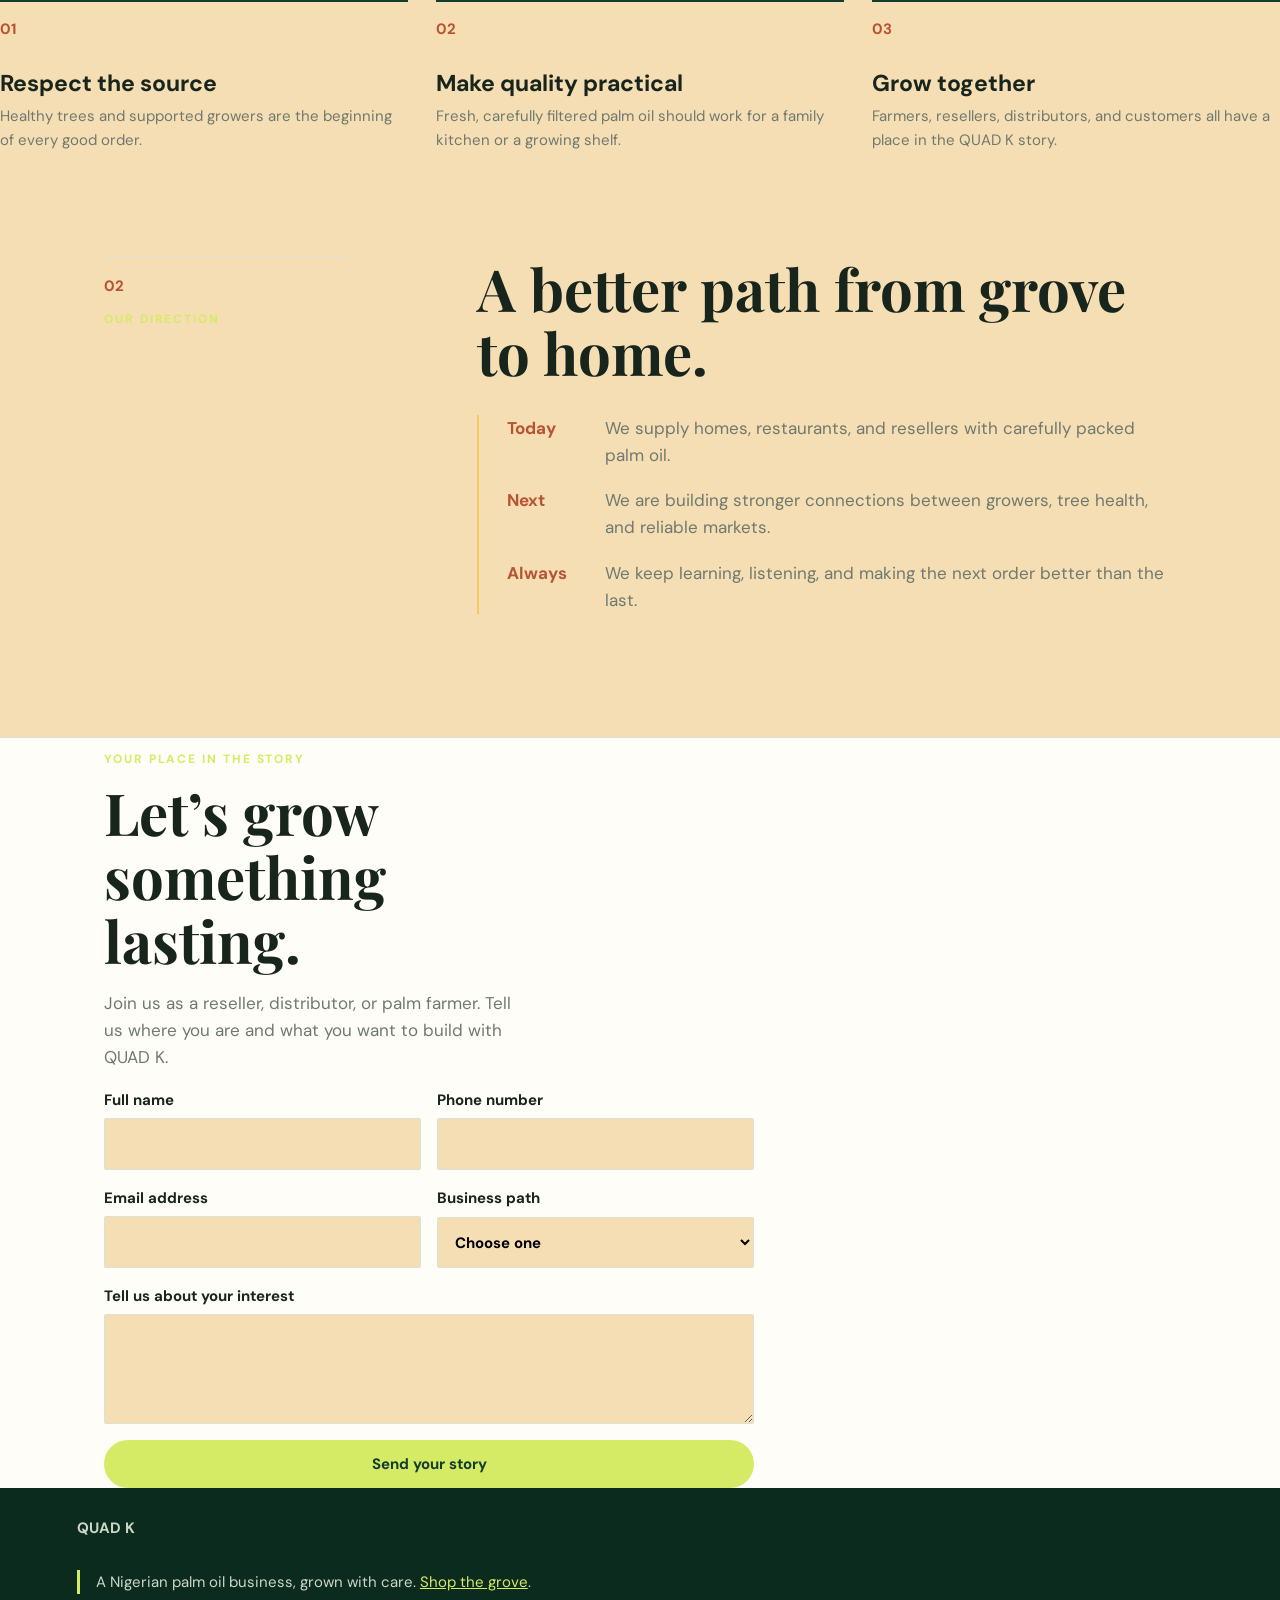
==== join-us.html @ c0249480 "Add files via upload" ====
<!doctype html>
<html lang="en">
<head>
  <meta charset="utf-8">
  <meta name="viewport" content="width=device-width, initial-scale=1">
  <meta name="description" content="The story of QUAD K and ways to grow with our palm oil business.">
  <title>Our story | Join QUAD K</title>
  <link rel="icon" type="image/jpeg" href="img/QKlogo.jpg" sizes="256x256 128x128 32x32">
  <link rel="stylesheet" href="quad-k.css">
  <link rel="stylesheet" href="join-us.css">
</head>
<body>
      <div class="value-list">
        <article><span>01</span><h3>Respect the source</h3><p>Healthy trees and supported growers are the beginning of every good order.</p></article>
        <article><span>02</span><h3>Make quality practical</h3><p>Fresh, carefully filtered palm oil should work for a family kitchen or a growing shelf.</p></article>
        <article><span>03</span><h3>Grow together</h3><p>Farmers, resellers, distributors, and customers all have a place in the QUAD K story.</p></article>
      </div>
    </section>

    <section class="story-section timeline" aria-labelledby="journey-title">
      <div class="section-kicker"><span>02</span><p class="eyebrow">Our direction</p></div>
      <div class="story-copy"><h2 id="journey-title">A better path from grove to home.</h2><div class="milestones"><p><strong>Today</strong><span>We supply homes, restaurants, and resellers with carefully packed palm oil.</span></p><p><strong>Next</strong><span>We are building stronger connections between growers, tree health, and reliable markets.</span></p><p><strong>Always</strong><span>We keep learning, listening, and making the next order better than the last.</span></p></div></div>
    </section>

    <section class="application story-application" id="application" aria-labelledby="application-title">
      <div class="application-intro"><p class="eyebrow">Your place in the story</p><h2 id="application-title">Let’s grow something lasting.</h2><p>Join us as a reseller, distributor, or palm farmer. Tell us where you are and what you want to build with QUAD K.</p></div>
      <form class="form" id="join-form">
        <label>Full name<input name="name" required></label>
        <label>Phone number<input name="phone" type="tel" required></label>
        <label>Email address<input name="email" type="email" required></label>
        <label>Business path<select name="path" required><option value="">Choose one</option><option>Reseller</option><option>Distributor</option><option>Palm farmer</option></select></label>
        <label class="full">Tell us about your interest<textarea name="message" required></textarea></label>
        <button class="primary-button" type="submit">Send your story</button>
        <p class="form-message" role="status">Thank you. WhatsApp is opening so the QUAD K team can continue the conversation.</p>
      </form>
    </section>
  </main>

  <footer><strong>QUAD K</strong><div class="payment-note">A Nigerian palm oil business, grown with care. <a href="QUAD K.HTML">Shop the grove</a>.</div></footer>
  <script>
    document.querySelector('#join-form').addEventListener('submit', (event) => {
      event.preventDefault();
      const data = new FormData(event.target);
      const message = `Hello QUAD K, I want to join the business. Name: ${data.get('name')}. Phone: ${data.get('phone')}. Email: ${data.get('email')}. Path: ${data.get('path')}. Interest: ${data.get('message')}`;
      window.open(`https://wa.me/2348136446489?text=${encodeURIComponent(message)}`, '_blank', 'noopener');
      event.target.querySelector('.form-message').style.display = 'block';
    });
  </script>
</body>
</html>
---- quad-k.css ----
@import url('https://fonts.googleapis.com/css2?family=DM+Sans:wght@400;500;700&family=Playfair+Display:wght@600;700&display=swap');

:root {
  --forest: #123c2b;
  --leaf: green;
  --lime: #d5eb65;
  --cream: wheat;
  --ink: #18251d;
  --muted: #6f796f;
  --line: #dbe2d5;
  --white: #fffdf8;
  --shadow: 0 22px 60px rgba(18, 60, 43, .12);
}

* { box-sizing: border-box; }
html { scroll-behavior: smooth; }
body {
  margin: 0;
  color: var(--ink);
  background: var(--cream);
  font: 15px/1.6 'DM Sans', sans-serif;
}
button, input, select, textarea { font: inherit; }
button { cursor: pointer; }
.site-header {
  align-items: center; background: var(--forest); color: white; display: flex;
  justify-content: space-between; padding: 18px clamp(20px, 6vw, 84px); position: sticky; top: 0; z-index: 5;
}
.brand { color: var(--lime); font-size: 22px; font-weight: 700; letter-spacing: .08em; text-decoration: none; }
nav { display: flex; gap: 28px; }
nav a { color: #e8f1dd; text-decoration: none; }
nav a:hover { color: var(--lime); }
.cart-button, .primary-button, .secondary-button, .chat-button {
  border: 0; border-radius: 999px; font-weight: 700; padding: 12px 19px;
}
.header-actions { align-items: center; display: flex; gap: 10px; }
.chat-button { border: 1px solid rgba(255,255,255,.45); color: white; text-decoration: none; }
.chat-button:hover { border-color: var(--lime); color: var(--lime); }
.cart-button { background: var(--lime); color: var(--forest); }
.cart-count { background: var(--forest); border-radius: 50%; color: white; display: inline-grid; height: 21px; margin-left: 5px; place-items: center; width: 21px; }
.hero { background: linear-gradient(110deg, rgba(18,60,43,.98) 15%, rgba(18,60,43,.5)), url('img/ai-palm-fruit.svg') center/cover; color: white; min-height: 570px; overflow: hidden; padding: clamp(80px, 12vw, 150px) clamp(20px, 8vw, 120px); position: relative; }
.eyebrow { color: var(--lime); font-size: 12px; font-weight: 700; letter-spacing: .16em; text-transform: uppercase; }
h1, h2, h3 { line-height: 1.1; margin: 0 0 16px; }
h1, h2 { font-family: 'Playfair Display', Georgia, serif; }
h1 { font-size: clamp(48px, 8vw, 86px); max-width: 720px; }
h2 { font-size: clamp(34px, 5vw, 54px); }
.hero p { color: #e2ebde; font-size: 18px; max-width: 560px; }
.hero-oil-drop { bottom: 52px; margin: 0; position: absolute; right: clamp(24px, 9vw, 130px); transform: rotate(4deg); width: clamp(190px, 22vw, 300px); }
.hero-oil-drop img { border: 9px solid rgba(255,253,248,.9); box-shadow: var(--shadow); display: block; height: 300px; object-fit: cover; width: 100%; }
.hero-oil-drop figcaption { background: var(--lime); color: var(--forest); font-size: 12px; font-weight: 700; padding: 8px 12px; }
.primary-button { background: var(--lime); color: var(--forest); }
.secondary-button { background: transparent; border: 1px solid rgba(255,255,255,.45); color: white; margin-left: 8px; }
.section { margin: 0 auto; max-width: 1240px; padding: 95px 24px; }
.section-heading { align-items: end; display: flex; justify-content: space-between; gap: 30px; margin-bottom: 32px; }
.section-heading p { color: var(--muted); margin: 0; max-width: 430px; }
.products { display: grid; gap: 20px; grid-template-columns: repeat(3, 1fr); }
.product-card { background: var(--white); border: 1px solid var(--line); padding: 16px; }
.product-image { background: #dfe9b9; height: 230px; overflow: hidden; }
.product-image img { height: 100%; object-fit: cover; width: 100%; }
.product-card h3 { font-size: 20px; margin: 22px 0 4px; }
.product-card p { color: var(--muted); margin: 0 0 15px; }
.product-footer { align-items: center; display: flex; justify-content: space-between; }
.price { font-size: 20px; font-weight: 700; }
.add-button { background: var(--forest); border: 0; border-radius: 50%; color: white; font-size: 22px; height: 42px; width: 42px; }
.feature-band { background: var(--forest); color: white; }
.feature-grid { align-items: center; display: grid; gap: 70px; grid-template-columns: 1fr 1fr; }
.scanner { background: #f9f7ef; color: var(--ink); padding: 28px; }
.upload-zone { border: 2px dashed #a9bca0; padding: 36px 20px; text-align: center; }
.upload-zone strong { display: block; font-size: 18px; }
.upload-zone input { margin-top: 16px; max-width: 100%; }
.scan-result { background: #eaf4cd; color: var(--forest); display: none; margin-top: 15px; padding: 14px; }
.application { background: var(--white); border-top: 1px solid var(--line); }
.form { display: grid; gap: 16px; grid-template-columns: 1fr 1fr; max-width: 780px; }
.form label { display: grid; gap: 6px; font-weight: 700; }
.form label.full, .form button { grid-column: 1 / -1; }
.form input, .form select, .form textarea { background: var(--cream); border: 1px solid var(--line); border-radius: 2px; padding: 13px; width: 100%; }
.form textarea { min-height: 110px; resize: vertical; }
.form-message { color: var(--leaf); display: none; font-weight: 700; grid-column: 1 / -1; }
footer { background: #0c2b1f; color: #cbd7c6; padding: 28px clamp(20px, 6vw, 84px); }
.payment-note { border-left: 3px solid var(--lime); margin-top: 30px; max-width: 520px; padding-left: 16px; }
.payment-note strong { color: var(--lime); }
.payment-note a { color: var(--lime); }
.copy-button { background: transparent; border: 1px solid #91a989; color: white; margin-left: 7px; padding: 4px 9px; }
.toast { background: var(--ink); bottom: 24px; color: white; display: none; left: 50%; padding: 13px 18px; position: fixed; transform: translateX(-50%); z-index: 10; }
@media (max-width: 760px) { nav { display: none; } .hero { min-height: 720px; } .hero-oil-drop { bottom: 28px; left: 24px; right: auto; width: 190px; } .hero-oil-drop img { height: 190px; } .products, .feature-grid, .form { grid-template-columns: 1fr; } .section-heading { display: block; } .section-heading p { margin-top: 12px; } .secondary-button { margin: 12px 0 0; } .chat-button { font-size: 0; padding: 12px; } .chat-button::before { content: 'Chat'; font-size: 15px; } }
---- join-us.css ----
:root {
  --story-sage: #dfe8c3;
  --story-rust: #b65332;
  --story-yellow: #f4c95d;
}

.story-hero {
  align-items: center;
  background: var(--forest);
  color: white;
  display: grid;
  gap: 8vw;
  grid-template-columns: minmax(0, 1fr) minmax(260px, 420px);
  min-height: 590px;
  overflow: hidden;
  padding: clamp(70px, 10vw, 130px) clamp(24px, 9vw, 130px);
  position: relative;
}
.story-hero::after { background: var(--story-rust); border-radius: 50%; content: ''; height: 340px; opacity: .85; position: absolute; right: -130px; top: -150px; width: 340px; }
.story-hero-copy { max-width: 720px; position: relative; z-index: 1; }
.story-hero h1 { font-size: clamp(48px, 7vw, 82px); max-width: 750px; }
.story-hero p:not(.eyebrow) { color: #dee1eb91; font-size: 18px; margin: 24px 0 30px; max-width: 560px; }
.story-image { margin: 0; position: relative; transform: rotate(3deg); z-index: 1; }
.story-image img { background: var(--story-sage); display: block; height: 390px; object-fit: cover; padding: 24px; width: 100%; }
.story-image figcaption { background: var(--lime); color: var(--forest); font-weight: 700; padding: 10px 14px; }
.story-section { display: grid; gap: clamp(40px, 10vw, 150px); grid-template-columns: minmax(120px, .35fr) 1fr; margin: 0 auto; max-width: 1120px; padding: 105px 24px; }
.section-kicker { border-top: 1px solid var(--line); padding-top: 16px; }
.section-kicker span, .value-list span { color: var(--story-rust); font-weight: 700; }
.story-copy { max-width: 720px; }
.story-copy h2, .values h2, .application-intro h2 { font-size: clamp(35px, 5vw, 58px); }
.story-copy p { color: var(--muted); font-size: 17px; margin: 0 0 18px; }
.values { background: var(--story-sage); max-width: none; padding-left: max(24px, calc((100vw - 1072px) / 2)); padding-right: max(24px, calc((100vw - 1072px) / 2)); }
.value-list { display: grid; gap: 28px; grid-template-columns: repeat(3, 1fr); }
.value-list article { border-top: 2px solid var(--forest); padding-top: 15px; }
.value-list h3 { font-size: 23px; margin: 30px 0 8px; }
.value-list p { color: var(--muted); margin: 0; }
.milestones { border-left: 2px solid var(--story-yellow); margin-top: 30px; padding-left: 28px; }
.milestones p { display: grid; gap: 8px; grid-template-columns: 90px 1fr; }
.milestones strong { color: var(--story-rust); }
.story-application { background: var(--white); border-top: 1px solid var(--line); gap: 60px; grid-template-columns: .8fr 1.2fr; max-width: none; padding-left: max(24px, calc((100vw - 1072px) / 2)); padding-right: max(24px, calc((100vw - 1072px) / 2)); }
.application-intro { max-width: 430px; }
.application-intro p:last-child { color: var(--muted); font-size: 17px; }
.story-application .form { max-width: 650px; }
footer a { color: var(--lime); }
@media (max-width: 760px) { .story-hero { grid-template-columns: 1fr; min-height: auto; padding-bottom: 70px; } .story-image { max-width: 330px; } .story-image img { height: 280px; } .story-section, .story-application { grid-template-columns: 1fr; padding-bottom: 75px; padding-top: 75px; } .value-list { grid-template-columns: 1fr; } .milestones p { grid-template-columns: 1fr; gap: 0; } }
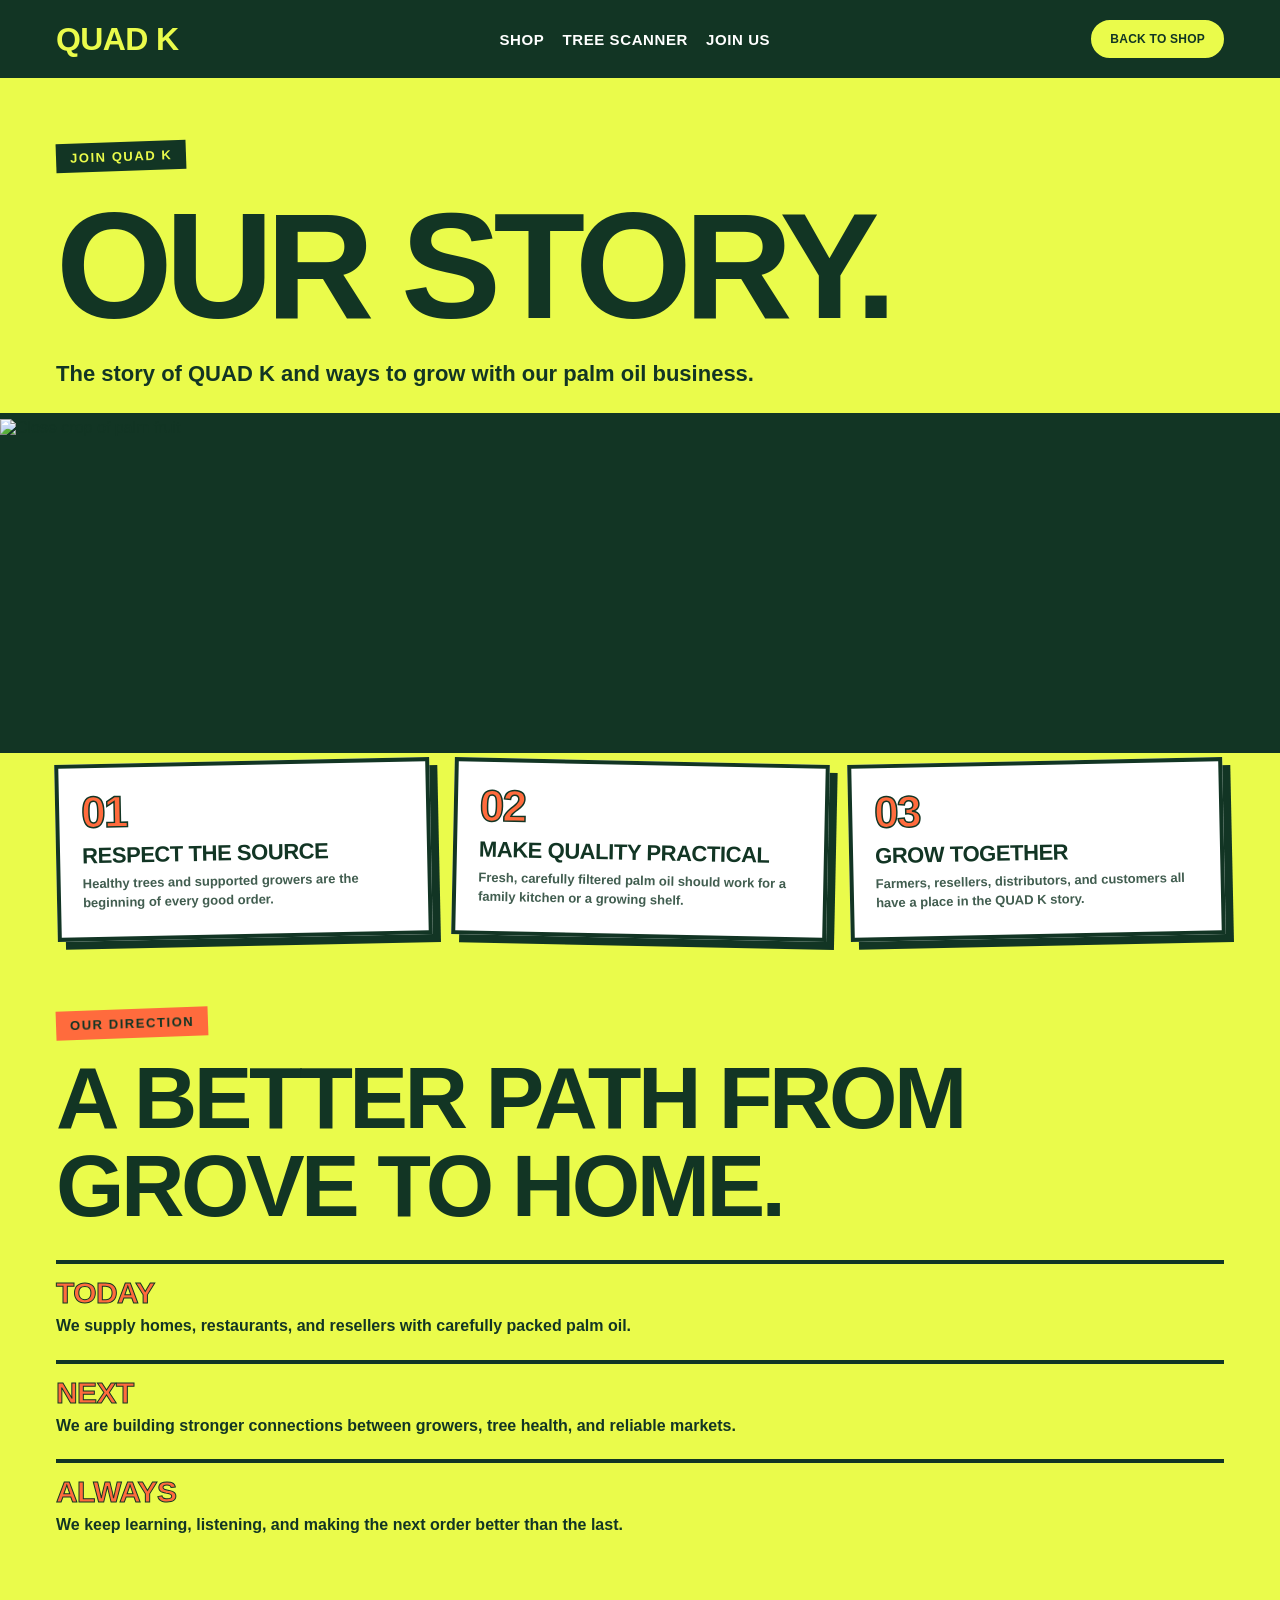
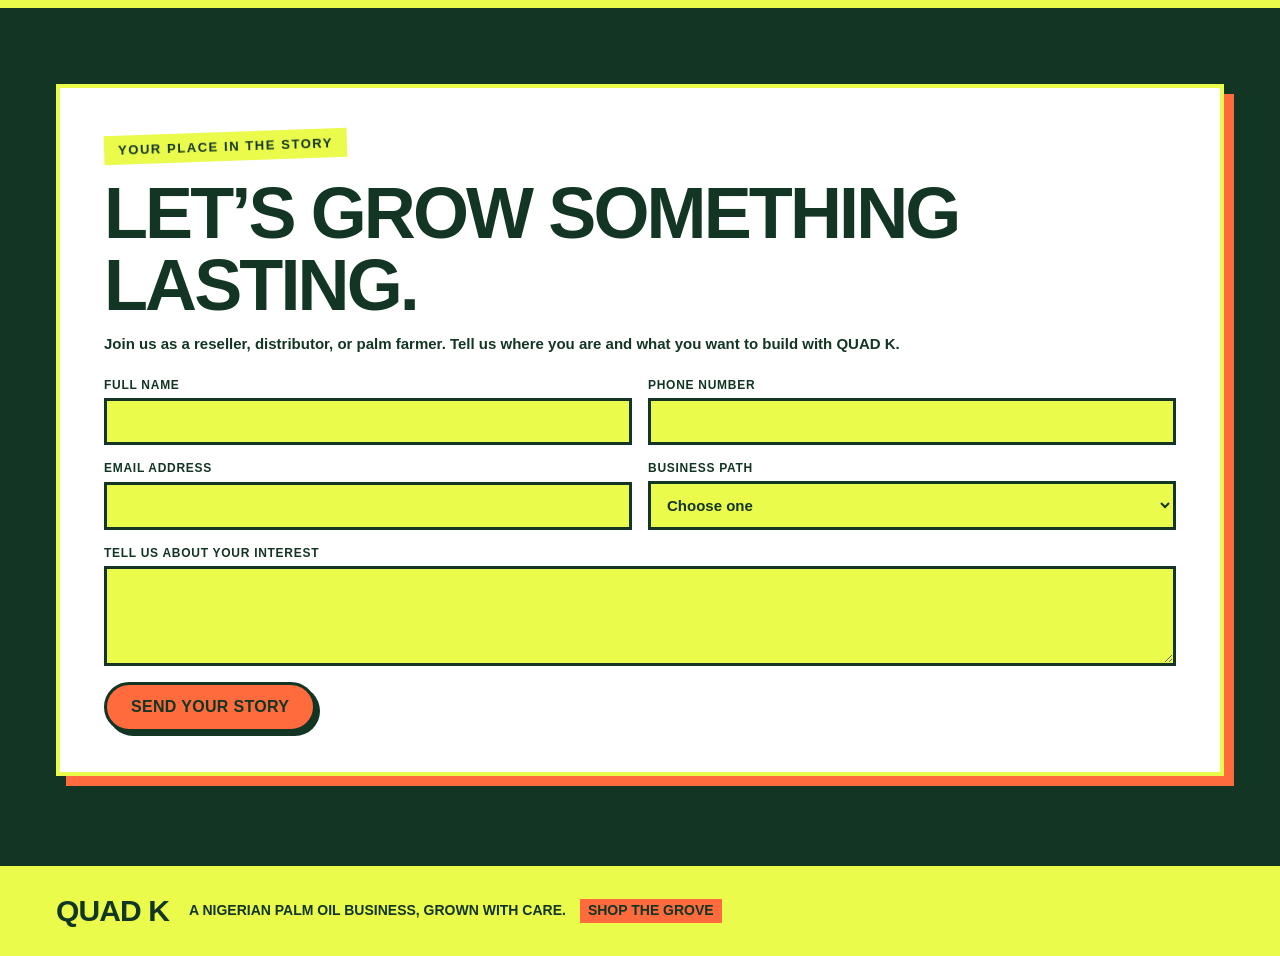
==== commit 42f11318: "Apply Market Stall visual design and fix page navigation Co-authored-by: base44-builder[bot] <245833" ====
--- a/join-us.html
+++ b/join-us.html
@@ -1,50 +1,70 @@
-<!doctype html>
-<html lang="en">
-<head>
-  <meta charset="utf-8">
-  <meta name="viewport" content="width=device-width, initial-scale=1">
-  <meta name="description" content="The story of QUAD K and ways to grow with our palm oil business.">
-  <title>Our story | Join QUAD K</title>
-  <link rel="icon" type="image/jpeg" href="img/QKlogo.jpg" sizes="256x256 128x128 32x32">
-  <link rel="stylesheet" href="quad-k.css">
-  <link rel="stylesheet" href="join-us.css">
-</head>
-<body>
-      <div class="value-list">
-        <article><span>01</span><h3>Respect the source</h3><p>Healthy trees and supported growers are the beginning of every good order.</p></article>
-        <article><span>02</span><h3>Make quality practical</h3><p>Fresh, carefully filtered palm oil should work for a family kitchen or a growing shelf.</p></article>
-        <article><span>03</span><h3>Grow together</h3><p>Farmers, resellers, distributors, and customers all have a place in the QUAD K story.</p></article>
-      </div>
-    </section>
-
-    <section class="story-section timeline" aria-labelledby="journey-title">
-      <div class="section-kicker"><span>02</span><p class="eyebrow">Our direction</p></div>
-      <div class="story-copy"><h2 id="journey-title">A better path from grove to home.</h2><div class="milestones"><p><strong>Today</strong><span>We supply homes, restaurants, and resellers with carefully packed palm oil.</span></p><p><strong>Next</strong><span>We are building stronger connections between growers, tree health, and reliable markets.</span></p><p><strong>Always</strong><span>We keep learning, listening, and making the next order better than the last.</span></p></div></div>
-    </section>
-
-    <section class="application story-application" id="application" aria-labelledby="application-title">
-      <div class="application-intro"><p class="eyebrow">Your place in the story</p><h2 id="application-title">Let’s grow something lasting.</h2><p>Join us as a reseller, distributor, or palm farmer. Tell us where you are and what you want to build with QUAD K.</p></div>
-      <form class="form" id="join-form">
-        <label>Full name<input name="name" required></label>
-        <label>Phone number<input name="phone" type="tel" required></label>
-        <label>Email address<input name="email" type="email" required></label>
-        <label>Business path<select name="path" required><option value="">Choose one</option><option>Reseller</option><option>Distributor</option><option>Palm farmer</option></select></label>
-        <label class="full">Tell us about your interest<textarea name="message" required></textarea></label>
-        <button class="primary-button" type="submit">Send your story</button>
-        <p class="form-message" role="status">Thank you. WhatsApp is opening so the QUAD K team can continue the conversation.</p>
-      </form>
-    </section>
-  </main>
-
-  <footer><strong>QUAD K</strong><div class="payment-note">A Nigerian palm oil business, grown with care. <a href="QUAD K.HTML">Shop the grove</a>.</div></footer>
-  <script>
-    document.querySelector('#join-form').addEventListener('submit', (event) => {
-      event.preventDefault();
-      const data = new FormData(event.target);
-      const message = `Hello QUAD K, I want to join the business. Name: ${data.get('name')}. Phone: ${data.get('phone')}. Email: ${data.get('email')}. Path: ${data.get('path')}. Interest: ${data.get('message')}`;
-      window.open(`https://wa.me/2348136446489?text=${encodeURIComponent(message)}`, '_blank', 'noopener');
-      event.target.querySelector('.form-message').style.display = 'block';
-    });
-  </script>
-</body>
-</html>+<!doctype html>
+<html lang="en">
+<head>
+  <meta charset="utf-8">
+  <meta name="viewport" content="width=device-width, initial-scale=1">
+  <meta name="description" content="The story of QUAD K and ways to grow with our palm oil business.">
+  <title>Our story | Join QUAD K</title>
+  <link rel="icon" type="image/jpeg" href="https://media.base44.com/images/public/6ae39eb371479a3ee2f3891b/c22010a27_generated_1c2b1736.jpg">
+  <link rel="stylesheet" href="quad-k.css">
+  <link rel="stylesheet" href="join-us.css">
+</head>
+<body>
+<div class="pg">
+  <header class="hd"><a class="br" href="QUAD K.HTML">QUAD K</a><nav class="nv"><a href="QUAD K.HTML#shop">Shop</a><a href="tree-scan.html">Tree scanner</a><a href="join-us.html">Join us</a></nav><div class="ha"><a class="pill b" href="QUAD K.HTML">Back to shop</a></div></header>
+  <main id="top">
+    <section class="hero">
+      <span class="ey">Join QUAD K</span>
+      <h1>Our story.</h1>
+      <p class="lead">The story of QUAD K and ways to grow with our palm oil business.</p>
+      <div class="band"><img src="https://media.base44.com/images/public/6ae39eb371479a3ee2f3891b/c22010a27_generated_1c2b1736.jpg" alt="Close crop of palm fruit"></div>
+    </section>
+
+    <section class="sec values">
+      <div class="grid values-grid">
+        <article class="value-card"><span>01</span><h3>Respect the source</h3><p>Healthy trees and supported growers are the beginning of every good order.</p></article>
+        <article class="value-card"><span>02</span><h3>Make quality practical</h3><p>Fresh, carefully filtered palm oil should work for a family kitchen or a growing shelf.</p></article>
+        <article class="value-card"><span>03</span><h3>Grow together</h3><p>Farmers, resellers, distributors, and customers all have a place in the QUAD K story.</p></article>
+      </div>
+    </section>
+
+    <section class="sec timeline">
+      <div class="sh"><span class="ey">Our direction</span><h2>A better path from grove to home.</h2></div>
+      <div class="story-list">
+        <article><strong>Today</strong><span>We supply homes, restaurants, and resellers with carefully packed palm oil.</span></article>
+        <article><strong>Next</strong><span>We are building stronger connections between growers, tree health, and reliable markets.</span></article>
+        <article><strong>Always</strong><span>We keep learning, listening, and making the next order better than the last.</span></article>
+      </div>
+    </section>
+
+    <section class="jn" id="application">
+      <div class="card">
+        <span class="ey">Your place in the story</span>
+        <h2>Let’s grow something lasting.</h2>
+        <p>Join us as a reseller, distributor, or palm farmer. Tell us where you are and what you want to build with QUAD K.</p>
+        <form class="fm" id="join-form">
+          <label>Full name<input name="name" required></label>
+          <label>Phone number<input name="phone" type="tel" required></label>
+          <label>Email address<input name="email" type="email" required></label>
+          <label>Business path<select name="path" required><option value="">Choose one</option><option>Reseller</option><option>Distributor</option><option>Palm farmer</option></select></label>
+          <label class="full">Tell us about your interest<textarea name="message" required></textarea></label>
+          <button class="pill" type="submit">Send your story</button>
+          <p class="msg" role="status">Thank you. WhatsApp is opening so the QUAD K team can continue the conversation.</p>
+        </form>
+      </div>
+    </section>
+  </main>
+
+  <footer class="fo"><strong class="lg">QUAD K</strong><span>A Nigerian palm oil business, grown with care.</span><a href="QUAD K.HTML">Shop the grove</a></footer>
+</div>
+<script>
+  document.querySelector('#join-form').addEventListener('submit', (event) => {
+    event.preventDefault();
+    const data = new FormData(event.target);
+    const message = `Hello QUAD K, I want to join the business. Name: ${data.get('name')}. Phone: ${data.get('phone')}. Email: ${data.get('email')}. Path: ${data.get('path')}. Interest: ${data.get('message')}`;
+    window.open(`https://wa.me/2348136446489?text=${encodeURIComponent(message)}`, '_blank', 'noopener');
+    event.target.querySelector('.msg').style.display = 'block';
+  });
+</script>
+</body>
+</html>
--- a/quad-k.css
+++ b/quad-k.css
@@ -1,85 +1,538 @@
-@import url('https://fonts.googleapis.com/css2?family=DM+Sans:wght@400;500;700&family=Playfair+Display:wght@600;700&display=swap');
-
-:root {
-  --forest: #123c2b;
-  --leaf: green;
-  --lime: #d5eb65;
-  --cream: wheat;
-  --ink: #18251d;
-  --muted: #6f796f;
-  --line: #dbe2d5;
-  --white: #fffdf8;
-  --shadow: 0 22px 60px rgba(18, 60, 43, .12);
-}
-
-* { box-sizing: border-box; }
-html { scroll-behavior: smooth; }
-body {
-  margin: 0;
-  color: var(--ink);
-  background: var(--cream);
-  font: 15px/1.6 'DM Sans', sans-serif;
-}
-button, input, select, textarea { font: inherit; }
-button { cursor: pointer; }
-.site-header {
-  align-items: center; background: var(--forest); color: white; display: flex;
-  justify-content: space-between; padding: 18px clamp(20px, 6vw, 84px); position: sticky; top: 0; z-index: 5;
-}
-.brand { color: var(--lime); font-size: 22px; font-weight: 700; letter-spacing: .08em; text-decoration: none; }
-nav { display: flex; gap: 28px; }
-nav a { color: #e8f1dd; text-decoration: none; }
-nav a:hover { color: var(--lime); }
-.cart-button, .primary-button, .secondary-button, .chat-button {
-  border: 0; border-radius: 999px; font-weight: 700; padding: 12px 19px;
-}
-.header-actions { align-items: center; display: flex; gap: 10px; }
-.chat-button { border: 1px solid rgba(255,255,255,.45); color: white; text-decoration: none; }
-.chat-button:hover { border-color: var(--lime); color: var(--lime); }
-.cart-button { background: var(--lime); color: var(--forest); }
-.cart-count { background: var(--forest); border-radius: 50%; color: white; display: inline-grid; height: 21px; margin-left: 5px; place-items: center; width: 21px; }
-.hero { background: linear-gradient(110deg, rgba(18,60,43,.98) 15%, rgba(18,60,43,.5)), url('img/ai-palm-fruit.svg') center/cover; color: white; min-height: 570px; overflow: hidden; padding: clamp(80px, 12vw, 150px) clamp(20px, 8vw, 120px); position: relative; }
-.eyebrow { color: var(--lime); font-size: 12px; font-weight: 700; letter-spacing: .16em; text-transform: uppercase; }
-h1, h2, h3 { line-height: 1.1; margin: 0 0 16px; }
-h1, h2 { font-family: 'Playfair Display', Georgia, serif; }
-h1 { font-size: clamp(48px, 8vw, 86px); max-width: 720px; }
-h2 { font-size: clamp(34px, 5vw, 54px); }
-.hero p { color: #e2ebde; font-size: 18px; max-width: 560px; }
-.hero-oil-drop { bottom: 52px; margin: 0; position: absolute; right: clamp(24px, 9vw, 130px); transform: rotate(4deg); width: clamp(190px, 22vw, 300px); }
-.hero-oil-drop img { border: 9px solid rgba(255,253,248,.9); box-shadow: var(--shadow); display: block; height: 300px; object-fit: cover; width: 100%; }
-.hero-oil-drop figcaption { background: var(--lime); color: var(--forest); font-size: 12px; font-weight: 700; padding: 8px 12px; }
-.primary-button { background: var(--lime); color: var(--forest); }
-.secondary-button { background: transparent; border: 1px solid rgba(255,255,255,.45); color: white; margin-left: 8px; }
-.section { margin: 0 auto; max-width: 1240px; padding: 95px 24px; }
-.section-heading { align-items: end; display: flex; justify-content: space-between; gap: 30px; margin-bottom: 32px; }
-.section-heading p { color: var(--muted); margin: 0; max-width: 430px; }
-.products { display: grid; gap: 20px; grid-template-columns: repeat(3, 1fr); }
-.product-card { background: var(--white); border: 1px solid var(--line); padding: 16px; }
-.product-image { background: #dfe9b9; height: 230px; overflow: hidden; }
-.product-image img { height: 100%; object-fit: cover; width: 100%; }
-.product-card h3 { font-size: 20px; margin: 22px 0 4px; }
-.product-card p { color: var(--muted); margin: 0 0 15px; }
-.product-footer { align-items: center; display: flex; justify-content: space-between; }
-.price { font-size: 20px; font-weight: 700; }
-.add-button { background: var(--forest); border: 0; border-radius: 50%; color: white; font-size: 22px; height: 42px; width: 42px; }
-.feature-band { background: var(--forest); color: white; }
-.feature-grid { align-items: center; display: grid; gap: 70px; grid-template-columns: 1fr 1fr; }
-.scanner { background: #f9f7ef; color: var(--ink); padding: 28px; }
-.upload-zone { border: 2px dashed #a9bca0; padding: 36px 20px; text-align: center; }
-.upload-zone strong { display: block; font-size: 18px; }
-.upload-zone input { margin-top: 16px; max-width: 100%; }
-.scan-result { background: #eaf4cd; color: var(--forest); display: none; margin-top: 15px; padding: 14px; }
-.application { background: var(--white); border-top: 1px solid var(--line); }
-.form { display: grid; gap: 16px; grid-template-columns: 1fr 1fr; max-width: 780px; }
-.form label { display: grid; gap: 6px; font-weight: 700; }
-.form label.full, .form button { grid-column: 1 / -1; }
-.form input, .form select, .form textarea { background: var(--cream); border: 1px solid var(--line); border-radius: 2px; padding: 13px; width: 100%; }
-.form textarea { min-height: 110px; resize: vertical; }
-.form-message { color: var(--leaf); display: none; font-weight: 700; grid-column: 1 / -1; }
-footer { background: #0c2b1f; color: #cbd7c6; padding: 28px clamp(20px, 6vw, 84px); }
-.payment-note { border-left: 3px solid var(--lime); margin-top: 30px; max-width: 520px; padding-left: 16px; }
-.payment-note strong { color: var(--lime); }
-.payment-note a { color: var(--lime); }
-.copy-button { background: transparent; border: 1px solid #91a989; color: white; margin-left: 7px; padding: 4px 9px; }
-.toast { background: var(--ink); bottom: 24px; color: white; display: none; left: 50%; padding: 13px 18px; position: fixed; transform: translateX(-50%); z-index: 10; }
-@media (max-width: 760px) { nav { display: none; } .hero { min-height: 720px; } .hero-oil-drop { bottom: 28px; left: 24px; right: auto; width: 190px; } .hero-oil-drop img { height: 190px; } .products, .feature-grid, .form { grid-template-columns: 1fr; } .section-heading { display: block; } .section-heading p { margin-top: 12px; } .secondary-button { margin: 12px 0 0; } .chat-button { font-size: 0; padding: 12px; } .chat-button::before { content: 'Chat'; font-size: 15px; } }+/* QUAD K — "Market Stall" design system.
+   Shared by all three pages: home, tree scanner, join us.
+   Bold poster look: acid lime, forest, hot orange, heavy grotesque type,
+   stacked shadows and a hard-edged ticket/stamp frame. */
+
+:root {
+  --forest: #123524;
+  --lime: #EAFB4B;
+  --lime-soft: #f4ff9a;
+  --orange: #FF6B3D;
+  --white: #FFFFFF;
+  --ink: #123524;
+  --line: #123524;
+  --muted: #123524;
+  --cream: #EAFB4B;
+  --leaf: #123524;
+  --shadow: 8px 8px 0 var(--forest);
+  --font-poster: Impact, "Arial Black", "Helvetica Neue", Arial, sans-serif;
+  --font-body: "Arial Black", Arial, sans-serif;
+  --font-fill: Arial, sans-serif;
+}
+
+* { box-sizing: border-box; }
+
+html { scroll-behavior: smooth; }
+
+body {
+  margin: 0;
+  background: var(--white);
+  color: var(--forest);
+  font-family: var(--font-poster);
+}
+
+button, input, select, textarea { font: inherit; }
+
+/* ---------- page shell ---------- */
+
+.pg {
+  background: var(--lime);
+  color: var(--forest);
+  margin: 0 auto;
+  max-width: 764px;
+  min-height: 100vh;
+  overflow: hidden;
+  position: relative;
+  width: 100%;
+}
+
+/* ---------- header ---------- */
+
+.hd {
+  align-items: center;
+  background: var(--forest);
+  display: flex;
+  justify-content: space-between;
+  padding: 18px 28px;
+}
+
+.br {
+  color: var(--lime);
+  font-size: 26px;
+  font-weight: 900;
+  letter-spacing: -.02em;
+  text-decoration: none;
+  text-transform: uppercase;
+}
+
+.nv { display: flex; gap: 18px; }
+
+.nv a {
+  color: var(--white);
+  font-size: 13px;
+  font-weight: 900;
+  letter-spacing: .04em;
+  text-decoration: none;
+  text-transform: uppercase;
+  transition: color .2s;
+}
+
+.nv a:hover { color: var(--lime); }
+
+.ha { align-items: center; display: flex; gap: 8px; }
+
+/* ---------- pills / buttons ---------- */
+
+.pill {
+  background: var(--white);
+  border: 3px solid var(--forest);
+  border-radius: 999px;
+  box-shadow: 4px 4px 0 var(--forest);
+  color: var(--forest);
+  cursor: pointer;
+  display: inline-block;
+  font-family: inherit;
+  font-size: 15px;
+  font-weight: 900;
+  letter-spacing: .02em;
+  padding: 13px 24px;
+  text-decoration: none;
+  text-transform: uppercase;
+  transition: background .2s, color .2s, box-shadow .2s;
+}
+
+.pill:active { box-shadow: 1px 1px 0 var(--forest); }
+
+.pill:focus-visible { outline: 3px solid var(--orange); outline-offset: 3px; }
+
+.pill:disabled { cursor: not-allowed; opacity: .45; }
+
+.p1 { background: var(--orange); color: var(--forest); }
+.p1:hover { background: var(--white); }
+
+.p2 { background: var(--white); color: var(--forest); }
+.p2:hover { background: var(--forest); color: var(--lime); }
+
+.hd .pill {
+  border-color: var(--lime);
+  box-shadow: none;
+  font-size: 12px;
+  padding: 9px 16px;
+}
+
+.hd .t { background: transparent; color: var(--lime); }
+.hd .t:hover { background: var(--lime); color: var(--forest); }
+
+.hd .b { background: var(--lime); color: var(--forest); }
+.hd .b:hover { background: var(--orange); }
+
+.cnt {
+  background: var(--forest);
+  border-radius: 50%;
+  color: var(--lime);
+  display: inline-block;
+  font-size: 12px;
+  height: 22px;
+  line-height: 22px;
+  margin-left: 6px;
+  text-align: center;
+  width: 22px;
+}
+
+/* ---------- hero ---------- */
+
+.hero { padding: 44px 28px 0; }
+
+.ey {
+  background: var(--forest);
+  color: var(--lime);
+  display: inline-block;
+  font-size: 13px;
+  font-weight: 900;
+  letter-spacing: .12em;
+  padding: 7px 14px;
+  text-transform: uppercase;
+  transform: rotate(-2deg);
+}
+
+h1 {
+  animation: snap .7s cubic-bezier(.2, 1.4, .4, 1) both;
+  font-size: 112px;
+  font-weight: 900;
+  letter-spacing: -.05em;
+  line-height: 1;
+  margin: 20px 0 18px;
+  text-transform: uppercase;
+}
+
+h1 span {
+  -webkit-text-stroke: 3px var(--forest);
+  color: var(--white);
+}
+
+.hero p.lead {
+  animation: snap .7s .15s cubic-bezier(.2, 1.4, .4, 1) both;
+  font-family: var(--font-body);
+  font-size: 19px;
+  font-weight: 900;
+  line-height: 1.35;
+  margin: 0 0 24px;
+  max-width: 560px;
+}
+
+.cta {
+  animation: snap .7s .3s cubic-bezier(.2, 1.4, .4, 1) both;
+  display: flex;
+  gap: 14px;
+  margin-bottom: 34px;
+}
+
+.band {
+  background: var(--forest);
+  border-bottom: 6px solid var(--forest);
+  border-top: 6px solid var(--forest);
+  height: 250px;
+  margin: 0 -28px;
+  position: relative;
+}
+
+.band img {
+  display: block;
+  height: 100%;
+  object-fit: cover;
+  width: 100%;
+}
+
+/* ---------- sections ---------- */
+
+.sec { padding: 60px 28px 56px; }
+
+.sh { margin-bottom: 30px; }
+
+.sh .ey { background: var(--orange); color: var(--forest); }
+
+h2 {
+  font-size: 64px;
+  font-weight: 900;
+  letter-spacing: -.04em;
+  line-height: 1;
+  margin: 16px 0 12px;
+  text-transform: uppercase;
+}
+
+.sh p {
+  font-family: var(--font-body);
+  font-size: 16px;
+  font-weight: 900;
+  line-height: 1.4;
+  margin: 0;
+  max-width: 540px;
+}
+
+/* ---------- product tickets ---------- */
+
+.grid {
+  display: grid;
+  gap: 22px;
+  grid-template-columns: 1fr 1fr;
+}
+
+.tk {
+  animation: snap .6s cubic-bezier(.2, 1.4, .4, 1) both;
+  background: var(--white);
+  border: 4px solid var(--forest);
+  box-shadow: var(--shadow);
+  display: flex;
+  flex-direction: column;
+  position: relative;
+}
+
+.tk:nth-child(odd) { transform: rotate(-1.2deg); }
+.tk:nth-child(even) { transform: rotate(1.2deg); }
+
+.tk:nth-child(2) { animation-delay: .08s; }
+.tk:nth-child(3) { animation-delay: .16s; }
+.tk:nth-child(4) { animation-delay: .24s; }
+.tk:nth-child(5) { animation-delay: .32s; }
+.tk:nth-child(6) { animation-delay: .4s; }
+
+.tk .im {
+  aspect-ratio: 4 / 5;
+  background: var(--lime);
+  border-bottom: 4px dashed var(--forest);
+  overflow: hidden;
+}
+
+.tk .im img {
+  display: block;
+  height: 100%;
+  object-fit: cover;
+  width: 100%;
+}
+
+.tk .bd {
+  display: flex;
+  flex: 1;
+  flex-direction: column;
+  padding: 16px 18px 18px;
+}
+
+.tk h3 {
+  font-size: 24px;
+  font-weight: 900;
+  letter-spacing: -.02em;
+  line-height: 1.05;
+  margin: 0 0 6px;
+  text-transform: uppercase;
+}
+
+.tk p {
+  color: var(--forest);
+  flex: 1;
+  font-family: var(--font-body);
+  font-size: 12px;
+  font-weight: 900;
+  line-height: 1.4;
+  margin: 0 0 16px;
+  opacity: .8;
+}
+
+.ft {
+  align-items: center;
+  border-top: 4px solid var(--forest);
+  display: flex;
+  gap: 8px;
+  justify-content: space-between;
+  padding-top: 12px;
+}
+
+.pr {
+  -webkit-text-stroke: 1.5px var(--forest);
+  color: var(--orange);
+  font-size: 42px;
+  font-weight: 900;
+  letter-spacing: -.04em;
+  line-height: 1;
+}
+
+.pr.sm { font-size: 30px; }
+
+.ad {
+  background: var(--forest);
+  border: 3px solid var(--forest);
+  border-radius: 50%;
+  color: var(--lime);
+  cursor: pointer;
+  flex: none;
+  font-family: inherit;
+  font-size: 28px;
+  font-weight: 900;
+  height: 48px;
+  line-height: 1;
+  transition: background .2s, color .2s;
+  width: 48px;
+}
+
+.ad:hover { background: var(--orange); color: var(--forest); }
+.ad:active { background: var(--white); }
+.ad:focus-visible { outline: 3px solid var(--orange); outline-offset: 2px; }
+
+/* ---------- marquee ---------- */
+
+.mq {
+  background: var(--forest);
+  border-bottom: 6px solid var(--orange);
+  border-top: 6px solid var(--orange);
+  color: var(--lime);
+  overflow: hidden;
+  padding: 14px 0;
+  white-space: nowrap;
+}
+
+.mt {
+  animation: run 18s linear infinite;
+  display: inline-block;
+  font-size: 34px;
+  font-weight: 900;
+  letter-spacing: -.02em;
+  text-transform: uppercase;
+}
+
+.mt i { color: var(--orange); font-style: normal; margin: 0 22px; }
+
+/* ---------- join card ---------- */
+
+.jn { background: var(--forest); padding: 56px 28px 64px; }
+
+.card {
+  background: var(--white);
+  border: 4px solid var(--lime);
+  box-shadow: 10px 10px 0 var(--orange);
+  color: var(--forest);
+  padding: 34px 32px 32px;
+}
+
+.card .ey { background: var(--lime); color: var(--forest); transform: rotate(-2deg); }
+
+.card h2 { font-size: 56px; }
+
+.card > p {
+  font-family: var(--font-body);
+  font-size: 15px;
+  font-weight: 900;
+  line-height: 1.4;
+  margin: 0 0 24px;
+}
+
+/* ---------- forms ---------- */
+
+.fm {
+  display: grid;
+  gap: 16px;
+  grid-template-columns: 1fr 1fr;
+}
+
+.fm label {
+  display: grid;
+  font-size: 12px;
+  font-weight: 900;
+  gap: 6px;
+  letter-spacing: .06em;
+  text-transform: uppercase;
+}
+
+.fm .full, .fm .pill, .fm .msg { grid-column: 1 / -1; }
+
+.fm input, .fm select, .fm textarea {
+  background: var(--lime);
+  border: 3px solid var(--forest);
+  border-radius: 0;
+  color: var(--forest);
+  font-family: var(--font-fill);
+  font-size: 15px;
+  font-weight: 700;
+  padding: 12px;
+  transition: background .2s, box-shadow .2s;
+  width: 100%;
+}
+
+.fm input:hover, .fm select:hover, .fm textarea:hover { background: var(--lime-soft); }
+
+.fm input:focus-visible, .fm select:focus-visible, .fm textarea:focus-visible {
+  background: var(--white);
+  box-shadow: 0 0 0 3px var(--orange);
+  outline: none;
+}
+
+.fm textarea { min-height: 100px; resize: vertical; }
+
+.fm .pill {
+  background: var(--orange);
+  color: var(--forest);
+  font-size: 16px;
+  justify-self: start;
+}
+
+.fm .pill:hover { background: var(--forest); color: var(--lime); }
+
+.msg {
+  background: var(--lime);
+  border: 3px solid var(--forest);
+  color: var(--forest);
+  display: none;
+  font-size: 14px;
+  font-weight: 900;
+  margin: 0;
+  padding: 10px 14px;
+}
+
+/* ---------- footer ---------- */
+
+.fo {
+  align-items: center;
+  background: var(--lime);
+  border-top: 6px solid var(--forest);
+  display: flex;
+  flex-wrap: wrap;
+  font-size: 14px;
+  font-weight: 900;
+  gap: 14px;
+  line-height: 1.4;
+  padding: 20px 28px;
+  text-transform: uppercase;
+}
+
+.fo strong.lg { font-size: 30px; letter-spacing: -.03em; margin-right: 6px; }
+
+.fo a { background: var(--orange); color: var(--forest); padding: 2px 8px; text-decoration: none; }
+.fo a:hover { background: var(--forest); color: var(--lime); }
+
+.fo .pill {
+  background: var(--white);
+  box-shadow: 3px 3px 0 var(--forest);
+  font-size: 12px;
+  padding: 8px 14px;
+}
+
+.fo .pill:hover { background: var(--forest); color: var(--lime); }
+
+/* ---------- toast ---------- */
+
+.toast {
+  background: var(--forest);
+  border: 4px solid var(--lime);
+  bottom: 24px;
+  box-shadow: 6px 6px 0 var(--orange);
+  color: var(--lime);
+  display: none;
+  font-size: 15px;
+  font-weight: 900;
+  left: 50%;
+  padding: 13px 18px;
+  position: fixed;
+  text-transform: uppercase;
+  transform: translateX(-50%);
+  z-index: 10;
+}
+
+/* ---------- motion ---------- */
+
+@keyframes snap {
+  0% { opacity: 0; transform: translateY(40px) rotate(4deg); }
+  100% { opacity: 1; }
+}
+
+@keyframes run {
+  from { transform: translateX(0); }
+  to { transform: translateX(-50%); }
+}
+
+@media (prefers-reduced-motion: reduce) {
+  *, *::before, *::after {
+    animation-duration: .01ms !important;
+    animation-iteration-count: 1 !important;
+    transition-duration: .01ms !important;
+  }
+}
+
+/* ---------- roomier screens: same language, wider stage ---------- */
+
+@media (min-width: 900px) {
+  .pg { max-width: none; }
+  .hd { padding: 20px 56px; }
+  .br { font-size: 32px; }
+  .nv a { font-size: 15px; }
+  .hero { padding: 64px 56px 0; }
+  h1 { font-size: 150px; }
+  .hero p.lead { font-size: 22px; max-width: 720px; }
+  .band { height: 340px; margin: 0 -56px; }
+  .sec { padding: 80px 56px 72px; }
+  h2 { font-size: 88px; }
+  .grid { grid-template-columns: repeat(3, 1fr); }
+  .tk h3 { font-size: 28px; }
+  .mt { font-size: 44px; }
+  .jn { padding: 76px 56px 84px; }
+  .card { padding: 44px 44px 40px; }
+  .card h2 { font-size: 72px; }
+  .fo { padding: 24px 56px; }
+}
--- a/join-us.css
+++ b/join-us.css
@@ -1,45 +1,79 @@
-:root {
-  --story-sage: #dfe8c3;
-  --story-rust: #b65332;
-  --story-yellow: #f4c95d;
-}
-
-.story-hero {
-  align-items: center;
-  background: var(--forest);
-  color: white;
-  display: grid;
-  gap: 8vw;
-  grid-template-columns: minmax(0, 1fr) minmax(260px, 420px);
-  min-height: 590px;
-  overflow: hidden;
-  padding: clamp(70px, 10vw, 130px) clamp(24px, 9vw, 130px);
-  position: relative;
-}
-.story-hero::after { background: var(--story-rust); border-radius: 50%; content: ''; height: 340px; opacity: .85; position: absolute; right: -130px; top: -150px; width: 340px; }
-.story-hero-copy { max-width: 720px; position: relative; z-index: 1; }
-.story-hero h1 { font-size: clamp(48px, 7vw, 82px); max-width: 750px; }
-.story-hero p:not(.eyebrow) { color: #dee1eb91; font-size: 18px; margin: 24px 0 30px; max-width: 560px; }
-.story-image { margin: 0; position: relative; transform: rotate(3deg); z-index: 1; }
-.story-image img { background: var(--story-sage); display: block; height: 390px; object-fit: cover; padding: 24px; width: 100%; }
-.story-image figcaption { background: var(--lime); color: var(--forest); font-weight: 700; padding: 10px 14px; }
-.story-section { display: grid; gap: clamp(40px, 10vw, 150px); grid-template-columns: minmax(120px, .35fr) 1fr; margin: 0 auto; max-width: 1120px; padding: 105px 24px; }
-.section-kicker { border-top: 1px solid var(--line); padding-top: 16px; }
-.section-kicker span, .value-list span { color: var(--story-rust); font-weight: 700; }
-.story-copy { max-width: 720px; }
-.story-copy h2, .values h2, .application-intro h2 { font-size: clamp(35px, 5vw, 58px); }
-.story-copy p { color: var(--muted); font-size: 17px; margin: 0 0 18px; }
-.values { background: var(--story-sage); max-width: none; padding-left: max(24px, calc((100vw - 1072px) / 2)); padding-right: max(24px, calc((100vw - 1072px) / 2)); }
-.value-list { display: grid; gap: 28px; grid-template-columns: repeat(3, 1fr); }
-.value-list article { border-top: 2px solid var(--forest); padding-top: 15px; }
-.value-list h3 { font-size: 23px; margin: 30px 0 8px; }
-.value-list p { color: var(--muted); margin: 0; }
-.milestones { border-left: 2px solid var(--story-yellow); margin-top: 30px; padding-left: 28px; }
-.milestones p { display: grid; gap: 8px; grid-template-columns: 90px 1fr; }
-.milestones strong { color: var(--story-rust); }
-.story-application { background: var(--white); border-top: 1px solid var(--line); gap: 60px; grid-template-columns: .8fr 1.2fr; max-width: none; padding-left: max(24px, calc((100vw - 1072px) / 2)); padding-right: max(24px, calc((100vw - 1072px) / 2)); }
-.application-intro { max-width: 430px; }
-.application-intro p:last-child { color: var(--muted); font-size: 17px; }
-.story-application .form { max-width: 650px; }
-footer a { color: var(--lime); }
-@media (max-width: 760px) { .story-hero { grid-template-columns: 1fr; min-height: auto; padding-bottom: 70px; } .story-image { max-width: 330px; } .story-image img { height: 280px; } .story-section, .story-application { grid-template-columns: 1fr; padding-bottom: 75px; padding-top: 75px; } .value-list { grid-template-columns: 1fr; } .milestones p { grid-template-columns: 1fr; gap: 0; } }+/* Join us page — Market Stall extras on top of quad-k.css */
+
+.values { padding-top: 8px; }
+
+.values-grid { grid-template-columns: 1fr; }
+
+.value-card {
+  background: var(--white);
+  border: 4px solid var(--forest);
+  box-shadow: 8px 8px 0 var(--forest);
+  padding: 22px 22px 24px;
+}
+
+.value-card:nth-child(odd) { transform: rotate(-1.2deg); }
+.value-card:nth-child(even) { transform: rotate(1.2deg); }
+
+.value-card span {
+  -webkit-text-stroke: 1.5px var(--forest);
+  color: var(--orange);
+  display: block;
+  font-size: 44px;
+  font-weight: 900;
+  letter-spacing: -.04em;
+  line-height: 1;
+  margin-bottom: 10px;
+}
+
+.value-card h3 {
+  font-size: 22px;
+  font-weight: 900;
+  letter-spacing: -.02em;
+  line-height: 1.05;
+  margin: 0 0 8px;
+  text-transform: uppercase;
+}
+
+.value-card p {
+  font-family: var(--font-body);
+  font-size: 13px;
+  font-weight: 900;
+  line-height: 1.45;
+  margin: 0;
+  opacity: .8;
+}
+
+.timeline { padding-top: 0; }
+
+.story-list { display: grid; gap: 18px; }
+
+.story-list article {
+  border-top: 4px solid var(--forest);
+  display: grid;
+  gap: 6px;
+  padding-top: 14px;
+}
+
+.story-list strong {
+  -webkit-text-stroke: 1px var(--forest);
+  color: var(--orange);
+  font-size: 24px;
+  font-weight: 900;
+  letter-spacing: -.02em;
+  line-height: 1;
+  text-transform: uppercase;
+}
+
+.story-list span {
+  font-family: var(--font-body);
+  font-size: 14px;
+  font-weight: 900;
+  line-height: 1.45;
+}
+
+@media (min-width: 900px) {
+  .values-grid { grid-template-columns: repeat(3, 1fr); }
+  .story-list { gap: 22px; }
+  .story-list strong { font-size: 30px; }
+  .story-list span { font-size: 16px; }
+}
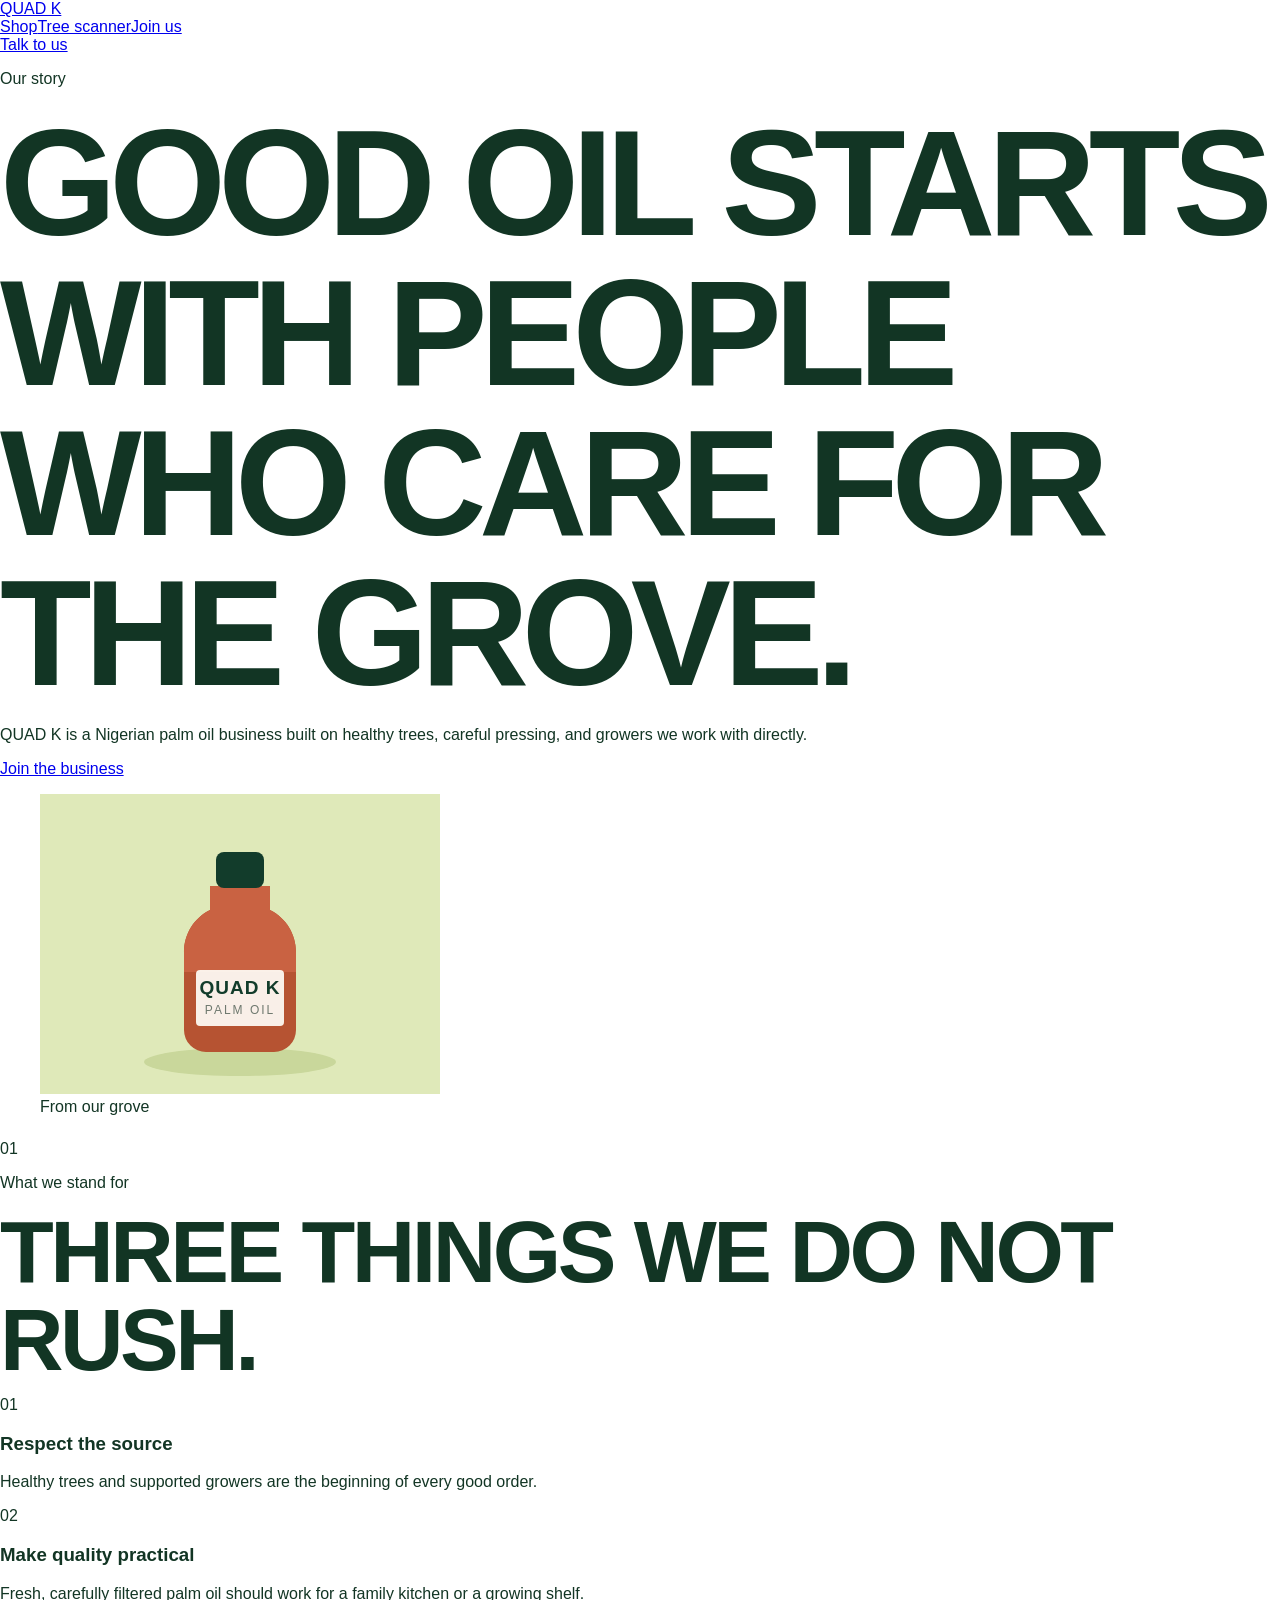
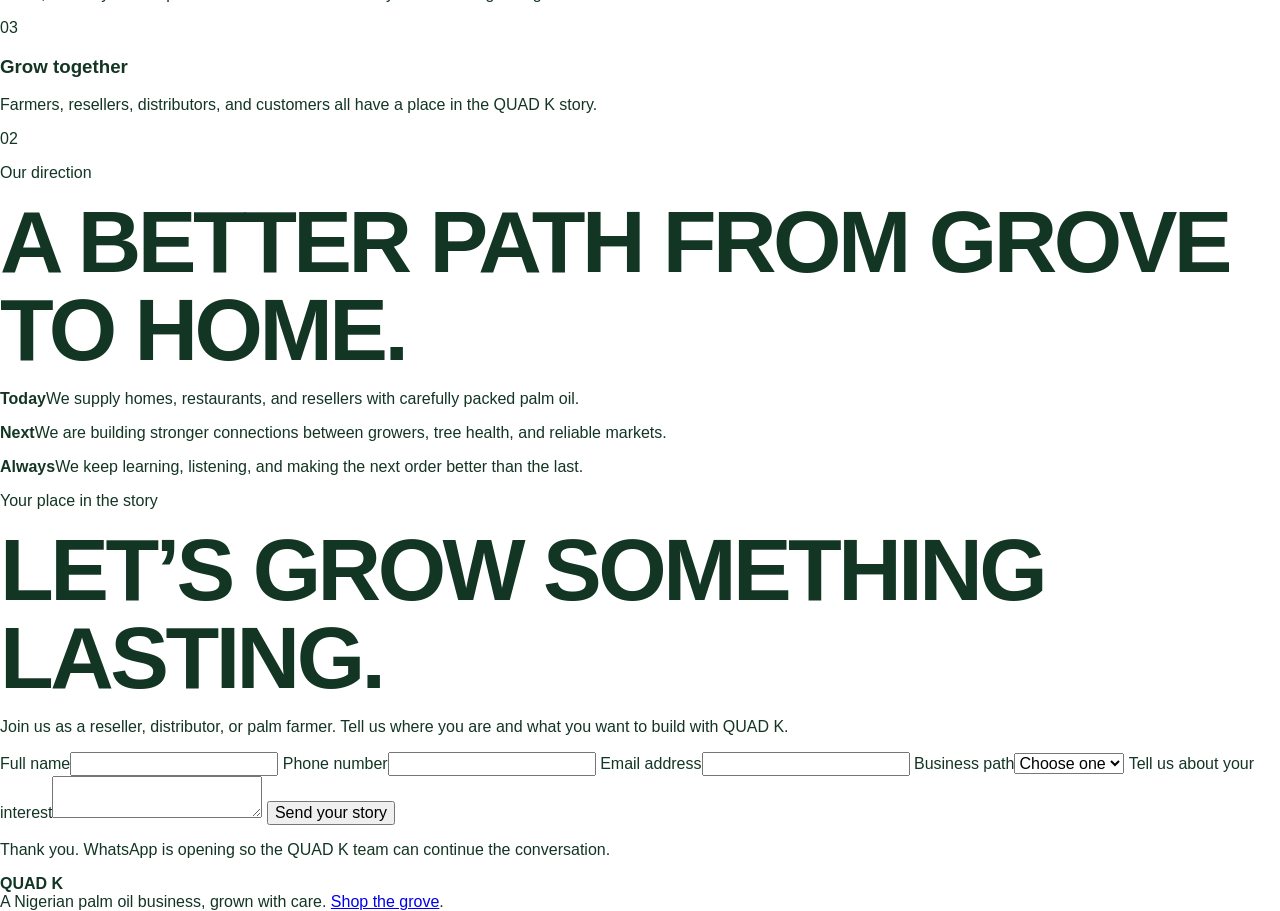
==== commit ea2e161c: "Fix asset paths, rename entry point, and add Docker configuration Co-authored-by: base44-builder[bot" ====
--- a/join-us.html
+++ b/join-us.html
@@ -5,66 +5,63 @@
   <meta name="viewport" content="width=device-width, initial-scale=1">
   <meta name="description" content="The story of QUAD K and ways to grow with our palm oil business.">
   <title>Our story | Join QUAD K</title>
-  <link rel="icon" type="image/jpeg" href="https://media.base44.com/images/public/6ae39eb371479a3ee2f3891b/c22010a27_generated_1c2b1736.jpg">
+  <link rel="icon" type="image/svg+xml" href="img/QKlogo.svg" sizes="any">
   <link rel="stylesheet" href="quad-k.css">
   <link rel="stylesheet" href="join-us.css">
 </head>
 <body>
-<div class="pg">
-  <header class="hd"><a class="br" href="QUAD K.HTML">QUAD K</a><nav class="nv"><a href="QUAD K.HTML#shop">Shop</a><a href="tree-scan.html">Tree scanner</a><a href="join-us.html">Join us</a></nav><div class="ha"><a class="pill b" href="QUAD K.HTML">Back to shop</a></div></header>
+  <header class="site-header">
+    <a class="brand" href="index.html">QUAD K</a>
+    <nav aria-label="Main navigation"><a href="index.html#shop">Shop</a><a href="tree-scan.html">Tree scanner</a><a href="join-us.html">Join us</a></nav>
+    <a class="chat-button" href="https://wa.me/2348136446489?text=Hello%20QUAD%20K%2C%20I%20would%20like%20to%20talk%20about%20palm%20oil." target="_blank" rel="noopener">Talk to us</a>
+  </header>
+
   <main id="top">
-    <section class="hero">
-      <span class="ey">Join QUAD K</span>
-      <h1>Our story.</h1>
-      <p class="lead">The story of QUAD K and ways to grow with our palm oil business.</p>
-      <div class="band"><img src="https://media.base44.com/images/public/6ae39eb371479a3ee2f3891b/c22010a27_generated_1c2b1736.jpg" alt="Close crop of palm fruit"></div>
+    <section class="story-hero">
+      <div class="story-hero-copy"><p class="eyebrow">Our story</p><h1>Good oil starts with people who care for the grove.</h1><p>QUAD K is a Nigerian palm oil business built on healthy trees, careful pressing, and growers we work with directly.</p><a class="primary-button" href="#application">Join the business</a></div>
+      <figure class="story-image"><img src="img/palm-oil.svg" alt="Red palm oil packed by QUAD K"><figcaption>From our grove</figcaption></figure>
     </section>
 
-    <section class="sec values">
-      <div class="grid values-grid">
-        <article class="value-card"><span>01</span><h3>Respect the source</h3><p>Healthy trees and supported growers are the beginning of every good order.</p></article>
-        <article class="value-card"><span>02</span><h3>Make quality practical</h3><p>Fresh, carefully filtered palm oil should work for a family kitchen or a growing shelf.</p></article>
-        <article class="value-card"><span>03</span><h3>Grow together</h3><p>Farmers, resellers, distributors, and customers all have a place in the QUAD K story.</p></article>
+    <section class="story-section values" aria-labelledby="values-title">
+      <div class="section-kicker"><span>01</span><p class="eyebrow">What we stand for</p></div>
+      <div class="story-copy">
+        <h2 id="values-title">Three things we do not rush.</h2>
+        <div class="value-list">
+          <article><span>01</span><h3>Respect the source</h3><p>Healthy trees and supported growers are the beginning of every good order.</p></article>
+          <article><span>02</span><h3>Make quality practical</h3><p>Fresh, carefully filtered palm oil should work for a family kitchen or a growing shelf.</p></article>
+          <article><span>03</span><h3>Grow together</h3><p>Farmers, resellers, distributors, and customers all have a place in the QUAD K story.</p></article>
+        </div>
       </div>
     </section>
 
-    <section class="sec timeline">
-      <div class="sh"><span class="ey">Our direction</span><h2>A better path from grove to home.</h2></div>
-      <div class="story-list">
-        <article><strong>Today</strong><span>We supply homes, restaurants, and resellers with carefully packed palm oil.</span></article>
-        <article><strong>Next</strong><span>We are building stronger connections between growers, tree health, and reliable markets.</span></article>
-        <article><strong>Always</strong><span>We keep learning, listening, and making the next order better than the last.</span></article>
-      </div>
+    <section class="story-section timeline" aria-labelledby="journey-title">
+      <div class="section-kicker"><span>02</span><p class="eyebrow">Our direction</p></div>
+      <div class="story-copy"><h2 id="journey-title">A better path from grove to home.</h2><div class="milestones"><p><strong>Today</strong><span>We supply homes, restaurants, and resellers with carefully packed palm oil.</span></p><p><strong>Next</strong><span>We are building stronger connections between growers, tree health, and reliable markets.</span></p><p><strong>Always</strong><span>We keep learning, listening, and making the next order better than the last.</span></p></div></div>
     </section>
 
-    <section class="jn" id="application">
-      <div class="card">
-        <span class="ey">Your place in the story</span>
-        <h2>Let’s grow something lasting.</h2>
-        <p>Join us as a reseller, distributor, or palm farmer. Tell us where you are and what you want to build with QUAD K.</p>
-        <form class="fm" id="join-form">
-          <label>Full name<input name="name" required></label>
-          <label>Phone number<input name="phone" type="tel" required></label>
-          <label>Email address<input name="email" type="email" required></label>
-          <label>Business path<select name="path" required><option value="">Choose one</option><option>Reseller</option><option>Distributor</option><option>Palm farmer</option></select></label>
-          <label class="full">Tell us about your interest<textarea name="message" required></textarea></label>
-          <button class="pill" type="submit">Send your story</button>
-          <p class="msg" role="status">Thank you. WhatsApp is opening so the QUAD K team can continue the conversation.</p>
-        </form>
-      </div>
+    <section class="application story-application" id="application" aria-labelledby="application-title">
+      <div class="application-intro"><p class="eyebrow">Your place in the story</p><h2 id="application-title">Let’s grow something lasting.</h2><p>Join us as a reseller, distributor, or palm farmer. Tell us where you are and what you want to build with QUAD K.</p></div>
+      <form class="form" id="join-form">
+        <label>Full name<input name="name" required></label>
+        <label>Phone number<input name="phone" type="tel" required></label>
+        <label>Email address<input name="email" type="email" required></label>
+        <label>Business path<select name="path" required><option value="">Choose one</option><option>Reseller</option><option>Distributor</option><option>Palm farmer</option></select></label>
+        <label class="full">Tell us about your interest<textarea name="message" required></textarea></label>
+        <button class="primary-button" type="submit">Send your story</button>
+        <p class="form-message" role="status">Thank you. WhatsApp is opening so the QUAD K team can continue the conversation.</p>
+      </form>
     </section>
   </main>
 
-  <footer class="fo"><strong class="lg">QUAD K</strong><span>A Nigerian palm oil business, grown with care.</span><a href="QUAD K.HTML">Shop the grove</a></footer>
-</div>
-<script>
-  document.querySelector('#join-form').addEventListener('submit', (event) => {
-    event.preventDefault();
-    const data = new FormData(event.target);
-    const message = `Hello QUAD K, I want to join the business. Name: ${data.get('name')}. Phone: ${data.get('phone')}. Email: ${data.get('email')}. Path: ${data.get('path')}. Interest: ${data.get('message')}`;
-    window.open(`https://wa.me/2348136446489?text=${encodeURIComponent(message)}`, '_blank', 'noopener');
-    event.target.querySelector('.msg').style.display = 'block';
-  });
-</script>
+  <footer><strong>QUAD K</strong><div class="payment-note">A Nigerian palm oil business, grown with care. <a href="index.html">Shop the grove</a>.</div></footer>
+  <script>
+    document.querySelector('#join-form').addEventListener('submit', (event) => {
+      event.preventDefault();
+      const data = new FormData(event.target);
+      const message = `Hello QUAD K, I want to join the business. Name: ${data.get('name')}. Phone: ${data.get('phone')}. Email: ${data.get('email')}. Path: ${data.get('path')}. Interest: ${data.get('message')}`;
+      window.open(`https://wa.me/2348136446489?text=${encodeURIComponent(message)}`, '_blank', 'noopener');
+      event.target.querySelector('.form-message').style.display = 'block';
+    });
+  </script>
 </body>
 </html>
